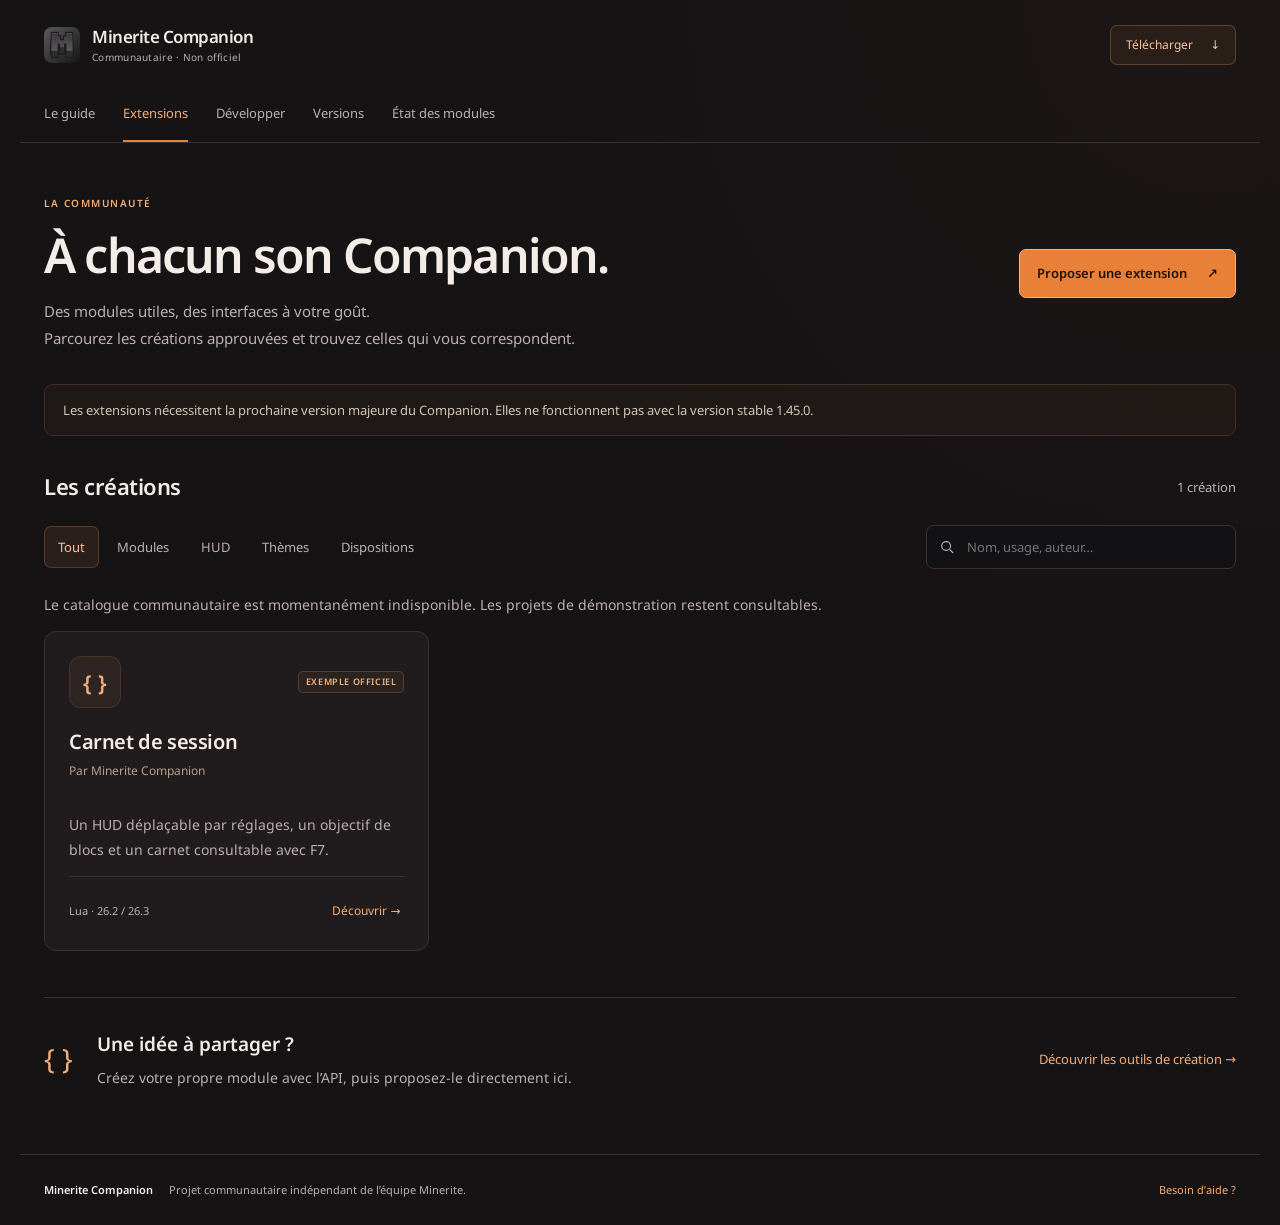
==== docs/community.html @ 0763eb3f "Redesign navigation and add community catalogue and direct project submissions" ====
<!doctype html>
<html lang="fr">
<head><meta charset="utf-8"><meta name="viewport" content="width=device-width,initial-scale=1"><title>Extensions de la communauté · Minerite Companion</title><meta name="description" content="Découvrez les modules, HUD, thèmes et dispositions créés pour Minerite Companion."><link rel="icon" href="minerite.png"><link rel="stylesheet" href="style.css"><link rel="stylesheet" href="companion-theme.css?v=20261021-community"><link rel="stylesheet" href="community.css"><script src="community.js" defer></script></head>
<body>
<header class="site-header"><div class="header-top"><a class="brand" href="documentation"><img src="minerite.png" alt="" width="36" height="36"><span class="brand-copy"><strong>Minerite Companion</strong><small>Communautaire · Non officiel</small></span></a><a class="download" href="downloads">Télécharger <span aria-hidden="true">↓</span></a></div><nav aria-label="Navigation principale"><a href="documentation">Le guide</a><a href="community" aria-current="page">Extensions</a><a href="create">Développer</a><a href="./">Versions</a><a href="module-controls">État des modules</a></nav></header>
<main class="community-main">
  <section class="page-heading"><div><p class="eyebrow">LA COMMUNAUTÉ</p><h1>À chacun son Companion.</h1><p class="intro">Des modules utiles, des interfaces à votre goût.<br>Parcourez les créations approuvées et trouvez celles qui vous correspondent.</p></div><a class="start-link" href="submit-addon">Proposer une extension <span aria-hidden="true">↗</span></a></section>
  <p class="availability-note">Les extensions nécessitent la prochaine version majeure du Companion. Elles ne fonctionnent pas avec la version stable 1.45.0.</p>
  <section class="catalogue-section" aria-labelledby="catalogue-title">
    <div class="section-title"><h2 id="catalogue-title">Les créations</h2><span id="addon-count" aria-live="polite"></span></div>
    <div class="catalogue-toolbar"><div class="category-tabs" role="group" aria-label="Catégorie"><button type="button" data-category="all" aria-pressed="true">Tout</button><button type="button" data-category="module" aria-pressed="false">Modules</button><button type="button" data-category="hud" aria-pressed="false">HUD</button><button type="button" data-category="theme" aria-pressed="false">Thèmes</button><button type="button" data-category="layout" aria-pressed="false">Dispositions</button></div><label class="catalogue-search"><svg viewBox="0 0 24 24" width="18" height="18" aria-hidden="true"><circle cx="10.5" cy="10.5" r="6.5" fill="none" stroke="currentColor" stroke-width="1.7"/><path d="m16 16 5 5" stroke="currentColor" stroke-width="1.7"/></svg><span class="sr-only">Rechercher une extension ou un auteur</span><input type="search" id="addon-search" placeholder="Nom, usage, auteur…" autocomplete="off"></label></div>
    <p id="catalogue-status" class="muted" role="status">Chargement des créations…</p>
    <div id="addon-grid" class="addon-grid"></div>
  </section>
  <section class="creator-strip"><div class="creator-mark" aria-hidden="true">{ }</div><div><h2>Une idée à partager ?</h2><p>Créez votre propre module avec l’API, puis proposez-le directement ici.</p></div><a class="quiet-link" href="create">Découvrir les outils de création →</a></section>
</main>
<dialog id="addon-detail"><button class="dialog-close" type="button" aria-label="Fermer les détails">×</button><div id="addon-detail-content"></div></dialog>
<footer><span>Minerite Companion</span><p>Projet communautaire indépendant de l’équipe Minerite.</p><a href="documentation">Besoin d’aide ?</a></footer>
</body></html>
---- docs/style.css ----
@font-face{font-family:Noto;src:url('fonts/ui.ttf') format('truetype');font-weight:400;font-display:swap}@font-face{font-family:Noto;src:url('fonts/heading.ttf') format('truetype');font-weight:600;font-display:swap}
:root{color-scheme:dark;--bg:#0c1015;--surface:#141a22;--line:#28313c;--text:#e7ecf1;--muted:#9aa7b5;--accent:#a2d6c1;--beta:#ebbd7b;font-family:Noto,system-ui,sans-serif;font-size:15px;line-height:1.65}*{box-sizing:border-box}html{scroll-behavior:smooth}body{margin:0;background:radial-gradient(ellipse at 80% 1%,#14272a77,transparent 43%),var(--bg);color:var(--text)}a{color:inherit;text-decoration:none}button,input{font:inherit}button,a,input{outline-offset:5px}button{cursor:pointer}a:focus-visible,button:focus-visible,input:focus-visible{outline:2px solid var(--accent)}.site-header{max-width:1280px;margin:auto;height:94px;padding:0 40px;display:flex;align-items:center;justify-content:space-between;border-bottom:1px solid var(--line)}.brand{display:flex;align-items:center;gap:12px;font-size:17px;letter-spacing:-.4px}.brand img{border-radius:7px}.brand span{color:var(--muted)}.brand strong{color:var(--text);font-weight:600}.site-header nav{display:flex;gap:25px;align-items:center;font-size:13px}.site-header nav>a:first-child{color:var(--muted)}.site-header nav a:hover{color:var(--accent)}.download{border:1px solid #3b504d;border-radius:9px;padding:9px 16px;background:#a2d6c10a}.download span{padding-left:13px}main{max-width:1200px;margin:auto;padding:0 40px}.hero{padding:73px 0 60px}.eyebrow{font-size:11px;font-weight:600;letter-spacing:2px;color:var(--accent);display:flex;align-items:center;gap:10px;margin:0 0 21px}.eyebrow span{width:6px;height:6px;border-radius:50%;background:var(--accent);box-shadow:0 0 20px #a2d6c155}h1{font-size:clamp(35px,4.7vw,58px);line-height:1.15;letter-spacing:-2.2px;font-weight:600;margin:0 0 25px}.intro{color:var(--muted);line-height:1.8;margin:0;font-size:15px}.hero-meta{display:flex;gap:18px;margin-top:24px;color:#83919f;font-size:11px}.hero-meta span+span:before{content:'·';margin-right:18px;color:#4b5864}.journal{display:grid;grid-template-columns:272px minmax(0,1fr);gap:56px;align-items:start;padding-top:31px;border-top:1px solid var(--line);padding-bottom:80px}.sidebar{position:sticky;top:28px}.sidebar-heading{display:flex;justify-content:space-between;align-items:center;margin-bottom:16px}.sidebar-heading h2{font-size:13px;font-weight:600;margin:0}.sidebar-heading>span{font-size:11px;color:var(--muted)}.filters{display:flex;gap:3px;padding:4px;background:#151b23;border-radius:10px;border:1px solid #202933}.filters button{flex:1;padding:7px 4px;border:0;border-radius:6px;background:none;color:var(--muted);font-size:11px;transition:background .15s,color .15s}.filters button[aria-pressed=true]{color:var(--text);background:#2b343e;box-shadow:0 1px 4px #0003}.search{margin:16px 0 15px;display:flex;gap:8px;align-items:center;border-bottom:1px solid var(--line);padding:8px 3px;color:var(--muted)}.search input{width:100%;min-width:0;border:0;background:none;color:var(--text);font-size:11px;padding:4px;outline-offset:2px}.search input::placeholder{color:#6d7b88}.versions{display:flex;flex-direction:column;gap:4px;max-height:385px;overflow-y:auto;scrollbar-width:thin;scrollbar-color:#37434d transparent}.version{width:100%;padding:14px 14px 14px 17px;text-align:left;color:var(--text);background:none;border:1px solid transparent;border-radius:9px;position:relative;transition:background .15s,border-color .15s}.version:hover{background:#151d25}.version[aria-current=true]{background:#1b252d;border-color:#2d4046}.version[aria-current=true]:before{content:'';position:absolute;left:0;top:17px;bottom:17px;width:2px;background:var(--accent);border-radius:2px}.version-top{display:flex;align-items:center;justify-content:space-between;gap:9px;font-size:12px;font-weight:600}.version-date{display:block;font-size:10px;color:#8796a5;margin-top:7px}.badge{font-size:9px;line-height:1.5;letter-spacing:.6px;text-transform:uppercase;font-weight:600;border-radius:5px;padding:3px 7px;color:var(--accent);background:#a2d6c113;border:1px solid #a2d6c12c;white-space:nowrap}.badge.beta{color:var(--beta);background:#ebbd7b0c;border-color:#ebbd7b30}.channel-help{border-top:1px solid var(--line);margin-top:24px;padding-top:23px;display:flex;gap:12px;font-size:10px;color:var(--muted)}.channel-help>span{font-size:20px;color:var(--accent);margin-top:-4px}.channel-help strong{font-weight:600;color:#bdc8d2}.channel-help p{margin:7px 0 0;line-height:1.8}.channel-help b{font-weight:600;color:#b9c7d2}.release{min-height:450px}.release-meta{display:flex;gap:13px;align-items:center;color:var(--muted);font-size:11px;margin-top:2px}.release-meta .version-number{font-weight:600;color:var(--text);font-size:12px}.release h2{font-size:32px;line-height:1.3;letter-spacing:-1px;font-weight:600;margin:24px 0 17px;max-width:640px}.release-summary{color:var(--muted);font-size:14px;line-height:1.9;max-width:660px;margin:0}.release-actions{display:flex;gap:20px;margin-top:23px;margin-bottom:32px;font-size:11px;align-items:center}.release-actions a{color:var(--accent)}.copy-link{color:var(--muted);border:0;background:none;padding:0}.copy-link:hover{color:var(--text)}.release-sections{border-top:1px solid var(--line)}.note-section{padding-top:29px}.note-section h3{font-size:14px;letter-spacing:-.2px;font-weight:600;display:flex;gap:12px;align-items:center;margin:0 0 13px}.note-section h3:before{content:'+';font-size:15px;font-weight:400;display:grid;place-items:center;color:var(--accent);border:1px solid #a2d6c12a;width:22px;height:22px;border-radius:6px;background:#a2d6c108}.note-section ul{margin:0;padding-left:36px;list-style:none}.note-section li{position:relative;margin-bottom:10px;color:#acbac7;font-size:13px;line-height:1.85}.note-section li:before{content:'';position:absolute;left:-17px;top:11px;width:4px;height:4px;border-radius:50%;background:#52616e}.release-footer{margin-top:35px;padding:16px 18px;background:#141c23;border:1px solid #25313a;border-radius:9px;font-size:11px;color:var(--muted)}.release-footer strong{color:var(--text);font-weight:600}.empty,.loading{padding:40px 20px;color:var(--muted);font-size:13px;line-height:1.9}.versions .empty{padding:18px 5px;font-size:11px}footer{max-width:1200px;margin:auto;padding:24px 40px 32px;border-top:1px solid var(--line);display:flex;align-items:center;gap:24px;font-size:10px;color:#73818f}footer>span{color:#b3c1cc;font-weight:600}footer p{margin:0}footer a{margin-left:auto;white-space:nowrap}.sr-only{position:absolute;width:1px;height:1px;padding:0;overflow:hidden;clip:rect(0,0,0,0);white-space:nowrap;border:0}
@media(max-width:850px){.journal{gap:30px;grid-template-columns:235px minmax(0,1fr)}.release h2{font-size:27px}.site-header{padding:0 24px}main,footer{padding-left:24px;padding-right:24px}.hero{padding-top:54px}}@media(max-width:640px){.site-header{height:76px;padding:0 20px}.brand{font-size:14px;gap:9px}.brand img{width:28px;height:28px}.site-header nav>a:first-child{display:none}.site-header nav{gap:0}.download{font-size:11px;padding:7px 10px}.download span{padding-left:4px}main{padding:0 20px}.hero{padding:44px 0 37px}h1{letter-spacing:-1.3px}.intro{font-size:13px}.intro br{display:none}.journal{display:flex;flex-direction:column;gap:30px;padding-top:25px;padding-bottom:50px}.sidebar{position:static;width:100%}.channel-help{display:none}.versions{max-height:190px;display:grid;grid-template-columns:1fr 1fr;gap:5px}.version{padding:10px 12px}.version-top{font-size:11px}.version-date{font-size:9px}.version[aria-current=true]:before{top:12px;bottom:12px}.release{width:100%;min-height:200px}.release h2{font-size:28px}.release-summary{font-size:13px}.release-meta{gap:9px;font-size:10px;flex-wrap:wrap}.note-section li{font-size:12px}.note-section ul{padding-left:22px}.release-footer{font-size:10px}footer{padding:21px 20px;align-items:flex-start;gap:9px;flex-direction:column}footer a{margin-left:0}.eyebrow{font-size:9px;letter-spacing:1.4px}}@media(prefers-reduced-motion:reduce){html{scroll-behavior:auto}*{transition:none!important}}
---- docs/companion-theme.css ----
:root{--bg:#161315;--surface:#211c1f;--line:#3c3037;--text:#f4ece6;--muted:#bcaeb4;--accent:#f4ad77;--beta:#e5c18d;--paper:#f2e9de;--ink:#2b2227;--orange:#e88037;color-scheme:dark;font-size:15px;line-height:1.7}
body{background:radial-gradient(ellipse at 95% 0,#9c5b1d0c,transparent 40%),var(--bg)}
.site-header{display:block;max-width:1240px;height:auto;min-height:0;margin:0 auto;padding:0 24px;border-bottom:1px solid var(--line);background:none;border-radius:0;box-shadow:none}.header-top{display:flex;align-items:center;justify-content:space-between;gap:20px;min-height:90px}.brand{display:flex;align-items:center;gap:12px;letter-spacing:-.5px;flex-shrink:0}.brand img{width:36px;height:36px;border-radius:8px}.brand-copy{display:flex;flex-direction:column;line-height:1.3}.brand strong{color:var(--text);font-size:17px}.brand-copy small{color:var(--muted);font-size:10px;letter-spacing:.3px;margin-top:3px}.header-top .download{font-size:12px;border:1px solid #ee985249;background:#ee985211;color:#f6c39e;border-radius:7px;padding:9px 15px}.header-top .download:hover{background:#ee985225;color:#fff}.download span{padding-left:14px}.site-header nav{display:flex;align-items:stretch;gap:28px;overflow-x:auto;white-space:nowrap;font-size:13px;scrollbar-width:none}.site-header nav::-webkit-scrollbar{display:none}.site-header nav a,.site-header nav>a:first-child{display:block;flex-shrink:0;padding:12px 0 16px;color:var(--muted);border-bottom:2px solid transparent;border-radius:0}.site-header nav a:hover{color:var(--text);background:none}.site-header nav a[aria-current=page]{color:var(--accent);border-bottom-color:var(--orange);background:none}
main,.docs-main{max-width:1240px;padding:0 24px}.hero,.docs-hero{margin:0 0 32px;padding:44px 0 32px;background:none;border:0;border-radius:0;overflow:visible;color:var(--text)}.hero:before,.docs-hero:before{display:none}.hero h1,.docs-hero h1{font-size:clamp(32px,4vw,48px);font-weight:600;letter-spacing:-1.6px;line-height:1.15;margin:0 0 18px}.hero .intro,.docs-hero .intro{color:var(--muted);font-size:14px;line-height:1.9}.eyebrow,.hero .eyebrow,.docs-hero .eyebrow{font-size:10px;letter-spacing:1.5px;color:var(--accent);margin-bottom:18px}.eyebrow>span{width:6px;height:6px;box-shadow:none;background:var(--orange);border-radius:2px}.hero-meta{display:flex;gap:8px;flex-wrap:wrap;margin-top:20px}.hero-meta span{font-size:11px;padding:4px 8px;border:1px solid var(--line);border-radius:5px;color:var(--muted);background:#ffffff03}.hero-meta span+span:before{content:none}.start-link{display:inline-flex;align-items:center;justify-content:space-between;gap:20px;padding:12px 17px;background:var(--orange);color:#21130a;border:1px solid #f6b17b;border-radius:7px;box-shadow:none;font-size:13px;font-weight:600;margin:20px 0 0;text-decoration:none}.start-link:hover{color:#21130a;background:#f39c5e;transform:translateY(-1px)}
.docs-hero{display:grid;grid-template-columns:1fr 1fr;gap:48px;align-items:center}.hero-capture{margin:0;min-width:0;transform:none}.hero-capture:before{content:none}.hero-capture button{border:1px solid #635045;border-radius:10px;box-shadow:0 16px 40px #0003}.hero-capture button:hover{border-color:var(--accent)}.hero-capture figcaption{font-size:11px;color:var(--muted);line-height:1.8;margin-top:10px}.documentation-layout{grid-template-columns:240px minmax(0,1fr);gap:40px;padding:0 0 64px;border:0;align-items:start}.guide-sidebar{padding:0 0 18px;border:0;border-right:1px solid var(--line);border-radius:0;background:none;top:24px;max-height:calc(100vh - 48px);scrollbar-width:thin;scrollbar-color:#5f4840 transparent}.guide-sidebar .search,.search{border:1px solid var(--line);border-radius:7px;background:#141113;padding:8px 10px;margin:0 18px 16px 0}.search input{font-size:12px;color:var(--text)}.search input::placeholder{color:#9d8c95}.guide-count{font-size:11px;color:var(--muted);padding-left:6px}.nav-group{color:#c6a890;font-size:10px;letter-spacing:1px;margin:26px 8px 8px}.guide-link{font-size:12px;padding:10px 12px;border:1px solid transparent;border-radius:6px;margin:3px 18px 3px 0;color:var(--muted);line-height:1.6}.guide-link:hover{color:var(--text);background:#33292b}.guide-link[aria-current=page]{color:#ffd1ad;background:#e88f3714;border-color:#b57b4133;box-shadow:inset 2px 0 var(--orange)}.help-link{margin:22px 18px 0 8px;border-color:var(--line);font-size:11px;color:var(--accent)}.guide-content{padding:30px;border:1px solid var(--line);border-radius:12px;background:#201a1e;scroll-margin-top:24px}.guide-kicker{color:var(--accent);font-size:10px;letter-spacing:1.1px;margin-bottom:14px}.guide-content h2{font-size:30px;line-height:1.3;letter-spacing:-.8px;margin:0 0 18px}.guide-lead,.guide-detail{color:var(--muted);font-size:14px;line-height:1.9}.guide-content h3{font-size:17px;letter-spacing:-.3px;margin:30px 0 18px}.guide-gallery{gap:16px;margin:24px 0;grid-template-columns:repeat(2,minmax(0,1fr))}.guide-gallery:has(>.guide-figure:only-child){grid-template-columns:1fr}.guide-figure{margin:0;padding:6px;border:1px solid var(--line);background:#141113;border-radius:8px;min-width:0}.guide-figure button{border:0;border-radius:4px;box-shadow:none}.guide-figure button:hover{transform:none}.guide-figure figcaption{font-size:11px;color:var(--muted);line-height:1.8;margin:10px 6px 7px}.guide-steps{display:grid;gap:10px;margin:0 0 24px}.guide-steps li{font-size:13px;line-height:1.9;color:#d8cbd2;min-height:58px;padding:15px 15px 15px 56px;background:#161215;border:1px solid var(--line);border-radius:7px}.guide-steps li:before{width:27px;height:27px;left:13px;top:15px;border-radius:6px;border:1px solid #df8b3940;background:#df8b3914;color:var(--accent)}.guide-detail{padding:20px 0;border-color:var(--line)}.guide-note{padding:16px 18px;border-left:2px solid var(--orange);background:#df8b390a;color:var(--muted);font-size:12px;line-height:1.9;border-radius:0 6px 6px 0}.guide-pager{gap:12px;border-color:var(--line)}.guide-pager a{padding:12px 14px;border:1px solid var(--line);border-radius:6px;color:var(--accent);font-size:12px}.guide-pager a:hover{border-color:#996848}.docs-promo{padding:20px 24px;background:#211a1c;border:1px solid #66472f;border-radius:9px;gap:24px}.docs-promo>a{color:var(--accent)}
.journal{grid-template-columns:250px minmax(0,1fr);gap:32px;border-color:var(--line);padding-top:24px}.sidebar{background:none;border:0;border-radius:0;padding:0}.sidebar .search{margin:16px 0}.sidebar-heading h2{font-size:15px}.filters{background:#161215;border-color:var(--line)}.filters button[aria-pressed=true]{background:#df8b3920;color:var(--accent);box-shadow:none}.version:hover{background:#2a2226}.version[aria-current=true]{background:#df8b3910;border-color:#85583370}.version[aria-current=true]:before{background:var(--orange)}.version-date{color:var(--muted)}.badge{border-color:#df8b3940;background:#df8b3910;color:#f1b381;font-size:9px}.badge.beta{color:var(--beta);background:#e5c18d0c;border-color:#e5c18d40}.channel-help{border-color:var(--line);font-size:11px}.channel-help strong,.channel-help b{color:#d3bec8}.release{border:1px solid var(--line);border-radius:12px;background:#201a1e;padding:28px 30px}.release h2{font-size:29px}.release-summary{font-size:14px}.release-actions{flex-wrap:wrap}.release-actions .start-link{margin:0;color:#21130a}.release-sections{border-color:var(--line)}.note-section h3:before{color:var(--accent);border-color:#df8b3940;background:#df8b3910}.note-section li{font-size:13px;color:var(--muted)}.note-section li:before{background:#98745c}.release-footer{background:#df8b390a;border-color:#66472f}
.download-grid{display:grid;grid-template-columns:1fr 1fr;gap:24px}.download-card{border:1px solid var(--line);border-radius:12px;background:var(--surface);padding:28px}.download-card h2{font-size:26px;margin:14px 0 8px}.download-version{font-size:19px;color:var(--accent)}.download-notes{display:block;font-size:12px;color:var(--accent);margin:20px 0}.download-card details{font-size:12px;color:var(--muted)}.download-card code{display:block;overflow-wrap:anywhere;font-size:11px;margin-top:12px}.download-history{margin:32px 0 64px;color:var(--muted);font-size:13px}.download-history li{margin:12px 0}.download-history a{color:var(--accent)}
.developer-content{max-width:none!important;display:grid;grid-template-columns:210px minmax(0,1fr);gap:0 32px;align-items:start}.developer-nav{grid-column:1;grid-row:1/span 30;display:flex;flex-direction:column;position:sticky;top:24px;border-right:1px solid var(--line);padding-right:20px;gap:2px!important}.developer-nav a{border:0!important;border-radius:6px!important;padding:10px 12px!important;font-size:12px;color:var(--muted)!important}.developer-nav a:hover{background:#df8b3910;color:var(--accent)!important}.developer-content section{grid-column:2;margin:0 0 22px!important;border-radius:10px!important;padding:28px!important}.developer-content p,.developer-content li,.developer-content td{font-size:14px}.developer-content h2{font-size:25px}.developer-content pre{font-size:12px!important}.developer-content th{font-size:12px}.developer-content code{overflow-wrap:anywhere}.developer-callout{font-size:13px}
#image-viewer{background:#211c1f;border-color:#69503d;border-radius:12px}.viewer-close{background:#302027;border-color:#73503c;color:var(--accent)}footer{max-width:1240px;padding:26px 24px;border-color:var(--line);font-size:11px;gap:16px;color:var(--muted);flex-wrap:wrap}footer>span{color:var(--text)}footer a{color:var(--accent)}.policy-main section{border-color:var(--line)}.policy-main .primary{background:#df8b3910!important;color:var(--accent)!important;border-color:#85583370!important}.skip-link{background:var(--orange);color:#21130a;z-index:100}::selection{background:#e88f3744;color:#fff}a,button{transition:background-color .15s,border-color .15s,color .15s,transform .15s}button,input,textarea{font-family:inherit}[hidden]{display:none!important}
@media(max-width:1050px){.docs-hero{gap:28px}.documentation-layout{grid-template-columns:205px minmax(0,1fr);gap:24px}.guide-content{padding:24px}.guide-gallery{grid-template-columns:1fr}.developer-content{grid-template-columns:180px minmax(0,1fr);gap:0 20px}.developer-content section{padding:22px!important}}
@media(max-width:780px){.site-header nav{gap:24px}.header-top{min-height:80px}.brand-copy small{font-size:9px}.hero,.docs-hero{padding:32px 0 24px;margin:0 0 24px}.docs-hero{grid-template-columns:1fr;gap:24px}.hero-capture{max-width:600px}.documentation-layout{display:block}.guide-sidebar{position:static;border:0;padding:0;max-height:none;margin:0 0 20px}.guide-sidebar nav{display:flex;overflow-x:auto;gap:5px;padding-bottom:10px}.guide-link{flex-shrink:0;white-space:nowrap;margin:0}.guide-sidebar .nav-group{display:none}.guide-count{font-size:10px}.guide-sidebar .search{margin-right:0}.help-link{display:none}.guide-gallery{grid-template-columns:repeat(2,minmax(0,1fr))}.journal{display:flex;flex-direction:column;gap:22px}.sidebar,.release{width:100%;position:static}.developer-content{display:block}.developer-nav{position:static;display:flex;flex-direction:row;overflow-x:auto;border:0;padding:0 0 10px;flex-wrap:nowrap!important;margin-bottom:18px!important}.developer-nav a{white-space:nowrap}.site-header nav>a:first-child{display:block}.developer-content section{margin-bottom:20px!important}}
@media(max-width:520px){main,.docs-main{padding:0 18px}.site-header{padding:0 18px}.header-top{gap:10px;min-height:76px}.brand strong{font-size:14px}.brand img{width:30px;height:30px}.brand{gap:9px}.brand-copy small{font-size:8px}.header-top .download{padding:8px 10px;font-size:11px}.header-top .download span{padding-left:6px}.site-header nav{font-size:12px;gap:22px}.site-header nav a{padding:10px 0 13px}.hero h1,.docs-hero h1{font-size:34px;letter-spacing:-1px}.hero .intro,.docs-hero .intro{font-size:13px}.guide-content{padding:22px 18px}.guide-content h2{font-size:26px}.guide-gallery{grid-template-columns:1fr}.guide-steps li{font-size:12px}.guide-pager{flex-direction:column}.guide-pager a{max-width:100%;width:100%;margin:0!important;text-align:left!important}.release{padding:22px 18px}.release h2{font-size:26px}.versions{grid-template-columns:1fr 1fr}.download-grid{grid-template-columns:1fr}.download-card{padding:22px}.developer-content section{padding:20px!important}.developer-content p,.developer-content li,.developer-content td{font-size:13px}.developer-content h2{font-size:22px}footer{padding:24px 18px;flex-direction:column;align-items:flex-start}.policy-main{padding:24px 18px!important}.guide-lead,.guide-detail{font-size:13px}}
@media(prefers-reduced-motion:reduce){html{scroll-behavior:auto}a,button{transition:none}.start-link:hover{transform:none}}
---- docs/community.css ----
.community-main{padding-bottom:64px}.page-heading{display:flex;justify-content:space-between;align-items:center;gap:32px;padding:52px 0 32px}.page-heading h1{font-size:clamp(32px,4vw,48px);letter-spacing:-1.8px;margin:0 0 16px;line-height:1.12}.page-heading .intro{font-size:15px;max-width:650px}.page-heading .start-link{flex-shrink:0;margin:0}.page-heading .eyebrow{margin-bottom:16px}.availability-note{font-size:13px;color:#d4c4b6;background:#e58c4a0a;border:1px solid #e58c4a30;border-radius:9px;padding:14px 18px;margin:0 0 32px}.section-title{display:flex;justify-content:space-between;align-items:center;gap:16px;margin:0 0 20px}.section-title h2{font-size:22px;letter-spacing:-.5px;margin:0}.section-title>span{font-size:13px;color:var(--muted)}.catalogue-toolbar{display:flex;justify-content:space-between;gap:20px;margin:0 0 24px;align-items:center}.category-tabs{display:flex;gap:4px;flex-wrap:wrap}.category-tabs button{border:1px solid transparent;border-radius:7px;background:none;color:var(--muted);padding:9px 13px;font-size:13px}.category-tabs button:hover{background:var(--surface);color:var(--text)}.category-tabs button[aria-pressed=true]{background:#ed914b18;border-color:#ed914b40;color:#ffc196}.catalogue-search{display:flex;align-items:center;gap:10px;background:#121113;border:1px solid var(--line);border-radius:8px;padding:9px 12px;width:310px;color:var(--muted)}.catalogue-search input{background:none;color:var(--text);border:0;width:100%;min-width:0;font-size:13px}.addon-grid{display:grid;grid-template-columns:repeat(3,minmax(0,1fr));gap:18px}.addon-card{display:flex;flex-direction:column;padding:24px;background:#201c1e;border:1px solid var(--line);border-radius:12px;min-width:0;transition:border-color .18s,transform .18s}.addon-card:hover{border-color:#7c5741;transform:translateY(-2px)}.addon-card-top{display:flex;align-items:center;justify-content:space-between;gap:12px;margin-bottom:20px}.addon-icon{display:grid;place-items:center;width:52px;height:52px;flex-shrink:0;border-radius:12px;background:#f59c5210;border:1px solid #e58c4a26;color:var(--accent);font-size:22px;font-weight:600;overflow:hidden}.addon-icon img{display:block;width:100%;height:100%;object-fit:contain}.addon-card h2,.addon-card h3{font-size:20px;line-height:1.4;margin:0 0 4px;letter-spacing:-.4px;overflow-wrap:anywhere}.addon-author{font-size:12px!important;color:#bc9f8b!important;margin:0 0 16px!important}.addon-card>p{font-size:14px;color:var(--muted);line-height:1.8;overflow-wrap:anywhere;white-space:pre-wrap}.addon-card-bottom{margin-top:auto;padding-top:20px;display:flex;align-items:center;justify-content:space-between;gap:12px;color:var(--muted);font-size:11px;border-top:1px solid var(--line)}.addon-card-bottom button{font:inherit;font-size:12px;border:0;background:none;color:var(--accent);padding:4px;white-space:nowrap}.muted{color:var(--muted);font-size:14px}.catalogue-empty{grid-column:1/-1;padding:56px 24px;border:1px dashed #55443b;border-radius:12px;text-align:center}.catalogue-empty h3{font-size:21px;margin:0 0 10px}.catalogue-empty p{color:var(--muted);margin:0 auto 16px;max-width:490px;font-size:14px}.quiet-link{color:var(--accent);font-size:13px}.creator-strip{display:flex;align-items:center;gap:24px;margin-top:46px;border-top:1px solid var(--line);padding:30px 0 0}.creator-mark{font-size:28px;color:var(--accent)}.creator-strip h2{font-size:19px;margin:0 0 6px}.creator-strip p{color:var(--muted);font-size:14px;margin:0}.creator-strip>a{margin-left:auto;flex-shrink:0}.creator-options{display:grid;grid-template-columns:1fr 1fr;gap:24px}.creator-option{display:block;padding:32px;background:var(--surface);border:1px solid var(--line);border-radius:13px}.creator-option:hover{border-color:#9c6745}.option-symbol{display:block;font-size:38px;letter-spacing:-2px;margin-bottom:16px;color:#f9d3b4}.creator-option h2{font-size:25px;margin:24px 0 12px;letter-spacing:-.7px}.creator-option p{color:var(--muted);line-height:1.9;font-size:14px;margin-bottom:30px}.creator-option strong{font-size:13px;color:var(--accent)}.submission-overview{margin:48px 0 0;padding:36px 0;border-top:1px solid var(--line)}.submission-overview h2{font-size:32px;letter-spacing:-1px;line-height:1.25;margin:0 0 20px}.submission-overview>p:not(.eyebrow){max-width:650px;font-size:14px;color:var(--muted)}.submission-steps{display:grid;grid-template-columns:repeat(3,1fr);gap:32px;margin:32px 0 0}.submission-steps span{color:#ed914b;font-size:12px}.submission-steps h3{margin:8px 0;font-size:18px}.submission-steps p{font-size:14px;color:var(--muted)}.back-link{display:inline-block;color:var(--muted);font-size:13px;margin-bottom:24px}.submission-layout{display:grid;grid-template-columns:minmax(0,1fr) 310px;gap:48px;align-items:start}.submission-form{min-width:0}.submission-form fieldset{border:0;border-top:1px solid var(--line);padding:28px 0 32px;margin:0;min-width:0}.submission-form legend{font-size:19px;font-weight:600;padding:0 16px 0 0;letter-spacing:-.3px}.submission-form legend>span{font-weight:400;font-size:12px;color:var(--accent);margin-right:12px}.submission-form label,.field-label{display:block;color:#e4d7cd;font-size:13px;font-weight:600;margin:0 0 24px}.field-pair{display:grid;grid-template-columns:1fr 1fr;gap:20px}.submission-form input:not([type=file],[type=checkbox],[type=radio]),.submission-form textarea{display:block;width:100%;background:#121113;color:var(--text);border:1px solid #4c3c34;border-radius:8px;padding:12px 13px;margin-top:9px;font:inherit;font-weight:400;line-height:1.7}.submission-form textarea{resize:vertical;min-height:140px}.submission-form input::placeholder,.submission-form textarea::placeholder{color:#93867d}.submission-form input:focus-visible,.submission-form textarea:focus-visible{outline:2px solid var(--accent);outline-offset:3px}.field-hint{display:block;font-size:12px;line-height:1.8;font-weight:400;color:var(--muted);margin:6px 0 12px}.field-counter{display:block;text-align:right;color:var(--muted);font-size:11px;font-weight:400;margin-top:6px}.field-label{margin-bottom:10px}.radio-cards,.checkbox-row{display:flex;gap:8px;flex-wrap:wrap;margin:0 0 24px}.radio-cards label{margin:0;position:relative}.radio-cards input{position:absolute;opacity:0}.radio-cards span{display:block;padding:10px 17px;border-radius:7px;border:1px solid var(--line);font-weight:400;color:var(--muted);cursor:pointer}.radio-cards input:checked+span{background:#ed914b17;border-color:#9d6e4c;color:#ffc196}.radio-cards input:focus-visible+span{outline:2px solid var(--accent);outline-offset:3px}.checkbox-row label{margin:0;display:flex;align-items:center;gap:9px;padding:8px 18px 8px 10px;border:1px solid var(--line);border-radius:7px}.checkbox-row input,.consent input{accent-color:#ed914b;width:17px;height:17px}.upload-grid{display:grid;grid-template-columns:1fr 1fr;gap:16px}.submission-form .upload-box{background:#1b181a;border:1px dashed #70513f;border-radius:10px;padding:20px;cursor:pointer;min-width:0}.upload-symbol{display:block;font-size:23px;color:var(--accent);margin-bottom:12px}.upload-box strong{display:block;font-size:15px}.upload-box>span:not(.upload-symbol){display:block;color:var(--muted);font-size:11px;margin:8px 0 16px;font-weight:400}.upload-box input,.icon-upload input{display:block;width:100%;font-size:12px;color:var(--muted);font-weight:400;cursor:pointer}.upload-box input::file-selector-button,.icon-upload input::file-selector-button{font:inherit;color:#f6d6be;background:#3b2b22;border:1px solid #70513f;padding:8px 10px;border-radius:5px;cursor:pointer;margin-right:8px}.upload-box small{display:block;margin-top:14px;font-size:11px;font-weight:400;color:var(--muted);overflow-wrap:anywhere}.icon-upload input{margin-top:12px}.optional{color:var(--muted);font-size:11px;font-weight:400;margin-left:7px}.submission-form .consent{display:flex;align-items:flex-start;gap:12px;line-height:1.8;font-weight:400}.consent input{flex-shrink:0;margin-top:4px}.privacy-note{color:var(--muted);font-size:12px;line-height:1.8}.honeypot{display:none!important}.form-actions{border-top:1px solid var(--line);padding-top:20px}.form-actions>p{font-size:13px;color:var(--muted);line-height:1.8}.form-actions .start-link{margin:10px 0}.start-link:disabled{opacity:.5;cursor:not-allowed;transform:none}.submission-preview{position:sticky;top:24px}.submission-preview>.eyebrow{font-size:10px;margin:0 0 16px}.preview-card{pointer-events:none}.preview-checklist{margin-top:24px;padding:0 3px}.preview-checklist h3{font-size:14px}.preview-checklist ul{padding-left:18px;color:var(--muted);font-size:12px;line-height:2}.submission-success{padding:40px;text-align:center;border:1px solid #7d6550;border-radius:13px;background:var(--surface)}.submission-success h2{font-size:30px}.submission-success p{color:var(--muted);font-size:14px}.submission-success code{color:#edb98e;overflow-wrap:anywhere}.success-symbol{font-size:36px;color:#a3c6a5}.submission-success[hidden]{display:none}.error-text{color:#ffb0a4!important}#addon-detail{width:min(660px,calc(100vw - 32px));border:1px solid #6c4b37;border-radius:14px;color:var(--text);background:#211c1f;padding:36px;max-height:85vh;overflow:auto}#addon-detail::backdrop{background:#000b;backdrop-filter:blur(5px)}.dialog-close{position:absolute;right:16px;top:10px;font-size:28px;color:var(--muted);background:none;border:0;padding:3px 8px}#addon-detail h2{font-size:28px;margin:20px 0 4px}#addon-detail p{white-space:pre-wrap;overflow-wrap:anywhere;color:var(--muted);font-size:14px}#addon-detail code{font-size:10px;overflow-wrap:anywhere}#addon-detail .detail-meta{display:flex;gap:8px;flex-wrap:wrap;margin-top:20px}#addon-detail .start-link{margin-bottom:10px}
@media(max-width:1050px){.addon-grid{grid-template-columns:repeat(2,minmax(0,1fr))}.submission-layout{grid-template-columns:minmax(0,1fr) 260px;gap:28px}.page-heading{gap:20px}.page-heading .intro br{display:none}.creator-strip{flex-wrap:wrap}.creator-strip>a{margin-left:0}}
@media(max-width:760px){.page-heading{padding:32px 0 24px;align-items:flex-start;flex-direction:column}.catalogue-toolbar{align-items:stretch;flex-direction:column;gap:16px}.catalogue-search{width:100%}.submission-layout{display:flex;flex-direction:column}.submission-form{width:100%}.submission-preview{position:static;width:100%;order:-1}.preview-card{padding:18px}.preview-card .addon-card-top{margin-bottom:10px}.preview-card>p:not(.addon-author){display:none}.preview-card .addon-card-bottom{margin-top:12px}.preview-checklist{display:none}.creator-options{grid-template-columns:1fr}.creator-option{padding:24px}.submission-steps{gap:18px}.creator-strip{margin-top:28px}.category-tabs{gap:2px}.category-tabs button{padding:8px 11px}.page-heading h1{letter-spacing:-1px}.submission-success{padding:28px 18px}}
@media(max-width:520px){.addon-grid{grid-template-columns:1fr}.field-pair,.upload-grid,.submission-steps{grid-template-columns:1fr}.field-pair{gap:0}.submission-steps{gap:8px}.creator-strip{gap:16px}.page-heading .start-link{width:100%;justify-content:center}.submission-overview h2{font-size:27px}.submission-form legend{font-size:18px}#addon-detail{padding:28px 20px}}

.upload-box,.icon-upload{position:relative}.upload-box input[type=file],.icon-upload input[type=file]{position:absolute;width:1px;height:1px;padding:0;overflow:hidden;clip-path:inset(50%);white-space:nowrap;opacity:0}.upload-box:has(input:focus-visible),.icon-upload:has(input:focus-visible){outline:2px solid var(--accent);outline-offset:4px}.upload-box .upload-choose,.icon-upload .upload-choose{display:inline-block;width:auto;font-size:12px;font-weight:400;color:#f6d6be;background:#3b2b22;border:1px solid #70513f;padding:8px 12px;border-radius:5px;margin:10px 0 0;cursor:pointer}.upload-box.dragging{background:#ed914b20;border-color:var(--accent)}
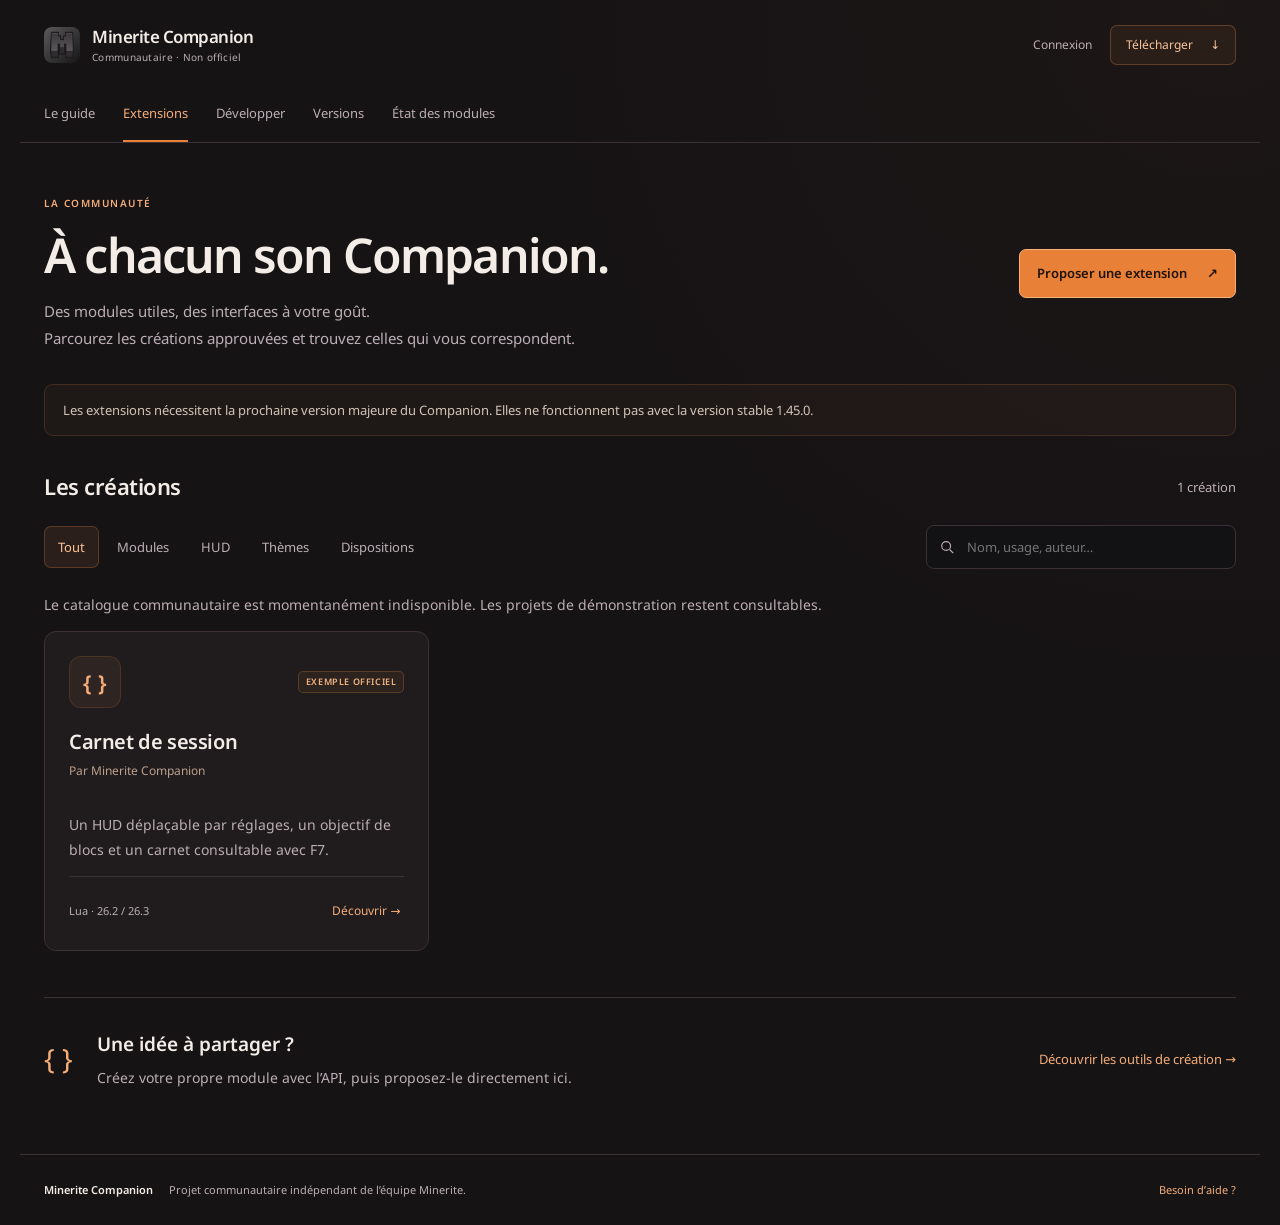
==== commit 03407a2f: "Publish creator portal and Companion 1.46.0-major-beta.4" ====
--- a/docs/community.html
+++ b/docs/community.html
@@ -1,8 +1,8 @@
 <!doctype html>
 <html lang="fr">
-<head><meta charset="utf-8"><meta name="viewport" content="width=device-width,initial-scale=1"><title>Extensions de la communauté · Minerite Companion</title><meta name="description" content="Découvrez les modules, HUD, thèmes et dispositions créés pour Minerite Companion."><link rel="icon" href="minerite.png"><link rel="stylesheet" href="style.css"><link rel="stylesheet" href="companion-theme.css?v=20261021-community"><link rel="stylesheet" href="community.css"><script src="community.js" defer></script></head>
+<head><meta charset="utf-8"><meta name="viewport" content="width=device-width,initial-scale=1"><title>Extensions de la communauté · Minerite Companion</title><meta name="description" content="Découvrez les modules, HUD, thèmes et dispositions créés pour Minerite Companion."><link rel="icon" href="minerite.png"><link rel="stylesheet" href="style.css"><link rel="stylesheet" href="companion-theme.css?v=20261021-creators"><link rel="stylesheet" href="community.css"><script src="community.js" defer></script><link rel="stylesheet" href="portal.css?v=20261021-creators"><script type="module" src="account.js?v=20261021-creators"></script></head>
 <body>
-<header class="site-header"><div class="header-top"><a class="brand" href="documentation"><img src="minerite.png" alt="" width="36" height="36"><span class="brand-copy"><strong>Minerite Companion</strong><small>Communautaire · Non officiel</small></span></a><a class="download" href="downloads">Télécharger <span aria-hidden="true">↓</span></a></div><nav aria-label="Navigation principale"><a href="documentation">Le guide</a><a href="community" aria-current="page">Extensions</a><a href="create">Développer</a><a href="./">Versions</a><a href="module-controls">État des modules</a></nav></header>
+<header class="site-header"><div class="header-top"><a class="brand" href="documentation"><img src="minerite.png" alt="" width="36" height="36"><span class="brand-copy"><strong>Minerite Companion</strong><small>Communautaire · Non officiel</small></span></a><div class="header-tools"><a class="account-link" data-account-link href="account">Connexion</a><a class="download" href="downloads">Télécharger <span aria-hidden="true">↓</span></a></div></div><nav aria-label="Navigation principale"><a href="documentation">Le guide</a><a href="community" aria-current="page">Extensions</a><a href="create">Développer</a><a href="./">Versions</a><a href="module-controls">État des modules</a></nav></header>
 <main class="community-main">
   <section class="page-heading"><div><p class="eyebrow">LA COMMUNAUTÉ</p><h1>À chacun son Companion.</h1><p class="intro">Des modules utiles, des interfaces à votre goût.<br>Parcourez les créations approuvées et trouvez celles qui vous correspondent.</p></div><a class="start-link" href="submit-addon">Proposer une extension <span aria-hidden="true">↗</span></a></section>
   <p class="availability-note">Les extensions nécessitent la prochaine version majeure du Companion. Elles ne fonctionnent pas avec la version stable 1.45.0.</p>
@@ -14,6 +14,6 @@
   </section>
   <section class="creator-strip"><div class="creator-mark" aria-hidden="true">{ }</div><div><h2>Une idée à partager ?</h2><p>Créez votre propre module avec l’API, puis proposez-le directement ici.</p></div><a class="quiet-link" href="create">Découvrir les outils de création →</a></section>
 </main>
-<dialog id="addon-detail"><button class="dialog-close" type="button" aria-label="Fermer les détails">×</button><div id="addon-detail-content"></div></dialog>
+
 <footer><span>Minerite Companion</span><p>Projet communautaire indépendant de l’équipe Minerite.</p><a href="documentation">Besoin d’aide ?</a></footer>
 </body></html>
--- a/docs/portal.css
+++ b/docs/portal.css
@@ -0,0 +1,6 @@
+.header-tools{display:flex;align-items:center;gap:18px}.account-link{font-size:12px;color:var(--muted);max-width:160px;overflow:hidden;text-overflow:ellipsis;white-space:nowrap}.account-link:hover{color:var(--accent)}.portal-form{max-width:520px;display:grid;gap:20px;margin-top:26px}.portal-form label,.portal-label{display:block;font-size:13px;color:#e5d7ce;line-height:1.8}.portal-form input,.portal-label textarea{display:block;width:100%;padding:12px 14px;margin-top:8px;background:#121113;border:1px solid #584033;border-radius:7px;color:var(--text);font:inherit}.portal-form small{display:block;color:var(--muted);font-size:11px;margin-top:6px}.portal-form button{justify-self:start;margin-top:2px}.portal-form input:focus-visible,.portal-label textarea:focus-visible{outline:2px solid var(--accent);outline-offset:3px}.portal-button,.quiet-button{font:inherit;font-size:12px;border-radius:7px;padding:10px 14px;cursor:pointer}.portal-button{color:#f4c6a4;background:#e58c4a13;border:1px solid #8f5e3d}.portal-button:hover{background:#e58c4a25;color:#fff}.quiet-button{border:1px solid var(--line);background:none;color:var(--muted)}.quiet-button:hover{color:var(--text);border-color:#8f5e3d}.portal-button:disabled,.quiet-button:disabled{cursor:wait;opacity:.5}.portal-actions{display:flex;align-items:center;gap:18px;flex-wrap:wrap;margin:20px 0}.portal-actions .start-link{margin:0}.account-auth{max-width:720px;background:#211b1f;border:1px solid var(--line);border-radius:12px;padding:30px}.account-auth .category-tabs{border-bottom:1px solid var(--line);padding-bottom:16px;margin-bottom:26px}.account-auth h2{font-size:27px;letter-spacing:-.5px;margin:0 0 12px}.account-auth .muted{font-size:13px}.recovery-panel{background:#39291b;border:1px solid #ad7447;padding:26px;border-radius:10px;margin-bottom:28px}.recovery-panel h2{font-size:23px;margin:0 0 12px}.recovery-panel p{font-size:14px;color:#deccbc}.recovery-panel code{display:block;padding:14px;background:#171315;border:1px solid #735139;border-radius:6px;color:#ffd3a9;overflow-wrap:anywhere}.creator-library{margin:40px 0}.creator-library>h2{font-size:24px;margin-bottom:24px}.creator-project{padding:26px;border:1px solid var(--line);background:var(--surface);border-radius:12px;margin:18px 0}.project-heading{display:flex;justify-content:space-between;align-items:center;gap:16px}.project-heading h3{font-size:21px;margin:0}.creator-project>p{max-width:800px}.creator-project details{border-top:1px solid var(--line);padding-top:18px;margin-top:24px}.creator-project summary,.account-security summary{font-size:13px;color:var(--accent);cursor:pointer}.account-security{margin-top:40px;padding-top:26px;border-top:1px solid var(--line)}.plain-text{white-space:pre-wrap;overflow-wrap:anywhere;font-size:14px;line-height:1.9;color:var(--muted)}.decision-reason{padding:14px 16px;border-left:2px solid var(--accent);background:#e58c4a0a;color:#e9c1a2;font-size:13px;white-space:pre-wrap;overflow-wrap:anywhere}.version-entry{border-bottom:1px solid var(--line);padding:20px 0}.version-entry:last-child{border:0}.version-entry h3,.version-entry h4{font-size:16px;margin:0 0 8px}.version-entry .muted{font-size:12px}.review-layout{display:grid;grid-template-columns:310px minmax(0,1fr);gap:28px;align-items:start;margin:28px 0}.review-card{display:flex;flex-direction:column;gap:8px;width:100%;text-align:left;color:var(--text);padding:18px;background:#211c1f;border:1px solid var(--line);border-radius:9px;margin-bottom:12px}.review-card strong{font-size:15px}.review-card span{font-size:12px;color:var(--accent)}.review-card small{font-size:11px;color:var(--muted)}.review-card:hover,.review-card[aria-pressed=true]{border-color:#b27549;background:#31231e}.review-detail{padding:28px;border:1px solid var(--line);border-radius:12px;background:#201a1e;min-width:0}.review-detail h2{font-size:27px;margin:18px 0 8px}.review-detail h3{font-size:16px;margin-top:26px}.review-detail>.muted{font-size:12px;overflow-wrap:anywhere}.review-detail .portal-label{margin-top:26px}.review-consent{display:flex;gap:12px;align-items:flex-start;font-size:13px;line-height:1.8;color:var(--muted);margin-top:22px}.review-consent input{width:18px;height:18px;flex-shrink:0;accent-color:var(--orange);margin-top:4px}.file-hash{font-size:10px;overflow-wrap:anywhere;display:block;color:var(--muted);line-height:1.8;margin:10px 0}.review-icon{width:64px;height:64px;object-fit:contain}.project-gallery{display:grid;grid-template-columns:repeat(2,minmax(0,1fr));gap:16px;margin:24px 0}.project-gallery img{width:100%;height:auto;display:block;border-radius:7px}.project-gallery button{padding:5px;border:1px solid var(--line);border-radius:9px;background:#161215;cursor:zoom-in}.project-gallery:has(>:only-child){grid-template-columns:1fr}.project-back{margin-top:30px;margin-bottom:24px}.extension-heading{display:flex;gap:24px;align-items:center;margin:0 0 32px}.extension-heading h1{font-size:42px;letter-spacing:-1.4px;margin:0 0 10px;overflow-wrap:anywhere;line-height:1.25}.extension-heading .eyebrow{margin-bottom:12px}.extension-heading .muted{margin:0;font-size:13px}.extension-icon{width:88px;height:88px;border:1px solid #805a3b;background:#e58c4a0d;border-radius:16px;display:grid;place-items:center;color:var(--accent);font-size:30px;flex-shrink:0;overflow:hidden}.extension-icon img{width:100%;height:100%;object-fit:contain}.extension-layout{display:grid;grid-template-columns:minmax(0,1fr) 310px;gap:42px;align-items:start}.extension-layout>div{min-width:0}.extension-layout .category-tabs{border-bottom:1px solid var(--line);padding-bottom:14px}.extension-layout section{padding:22px 0}.extension-layout section h2{font-size:23px;margin:0 0 20px}.extension-download{position:sticky;top:24px;border:1px solid var(--line);border-radius:12px;padding:24px;background:#211b1e}.extension-download h2{font-size:24px;margin:18px 0 8px;overflow-wrap:anywhere}.extension-download .muted{font-size:12px}.extension-download h3{font-size:14px;margin:26px 0 10px}.extension-download .plain-text{font-size:12px}.extension-download .start-link{width:100%;justify-content:center;gap:8px}.extension-download details{border-top:1px solid var(--line);margin-top:22px;padding-top:15px;font-size:11px;color:var(--muted)}.extension-download .category-tabs{border:0;padding:0}.installation-steps{padding-left:22px;display:grid;gap:16px;font-size:14px;line-height:1.9;color:var(--muted)}#screenshot-viewer{padding:32px 16px 16px;background:#211b1f;border:1px solid #895f3f;border-radius:12px;max-width:95vw;max-height:95vh}#screenshot-viewer::backdrop{background:#000c}#screenshot-full{max-width:90vw;max-height:82vh;display:block;object-fit:contain}.submission-account{padding:18px 22px;border:1px solid #765039;background:#e58c4a0b;border-radius:9px;margin-bottom:26px;font-size:13px}.submission-account a{color:var(--accent)}.submission-account .portal-actions{margin:12px 0 0}.submission-form .inherit-media{display:flex;align-items:flex-start;gap:10px;font-size:12px;font-weight:400}.screenshots-preview{display:flex;gap:10px;flex-wrap:wrap;margin-top:14px}.screenshots-preview img{width:120px;height:70px;object-fit:cover;border-radius:5px;border:1px solid var(--line)}.submission-form .screenshots-input{display:block;width:100%;font:inherit;font-size:12px;color:var(--muted);margin-top:12px}.screenshots-input::file-selector-button{font:inherit;color:#f6d6be;background:#3b2b22;border:1px solid #70513f;padding:8px 10px;border-radius:5px;margin-right:10px}.subtitle-label{font-size:12px;color:var(--muted)}
+@media(max-width:900px){.review-layout{grid-template-columns:250px minmax(0,1fr);gap:18px}.review-detail{padding:22px}.extension-layout{grid-template-columns:minmax(0,1fr) 270px;gap:24px}.extension-download{padding:20px}}
+@media(max-width:700px){.review-layout,.extension-layout{display:flex;flex-direction:column}.review-layout>*,.extension-layout>*{width:100%}.extension-download{position:static;order:-1}.extension-heading h1{font-size:32px;letter-spacing:-.8px}.extension-icon{width:64px;height:64px;font-size:23px;border-radius:12px}.extension-heading{gap:16px}.review-layout #review-list{display:flex;overflow-x:auto;gap:12px;align-items:stretch}.review-card{width:230px;flex-shrink:0;margin:0}.account-auth{padding:24px}.header-tools{gap:12px}.account-link{max-width:95px;font-size:11px}.project-heading{align-items:flex-start;flex-direction:column}.creator-project{padding:22px}.project-gallery{grid-template-columns:1fr}}
+@media(max-width:420px){.header-tools{gap:9px}.account-link{max-width:72px;font-size:10px}.header-top .download{padding:7px 8px}.brand strong{font-size:12px}.brand img{width:27px;height:27px}.brand-copy small{font-size:7px}.extension-heading h1{font-size:27px}.extension-icon{width:54px;height:54px}.recovery-panel{padding:22px 18px}.portal-actions{gap:12px}.review-detail{padding:20px 16px}.account-auth .category-tabs button{padding:8px 9px;font-size:12px}}
+
+.review-dependencies{padding:15px;background:#141113;border:1px solid var(--line);border-radius:7px;font-size:11px;overflow:auto;white-space:pre-wrap;overflow-wrap:anywhere}
